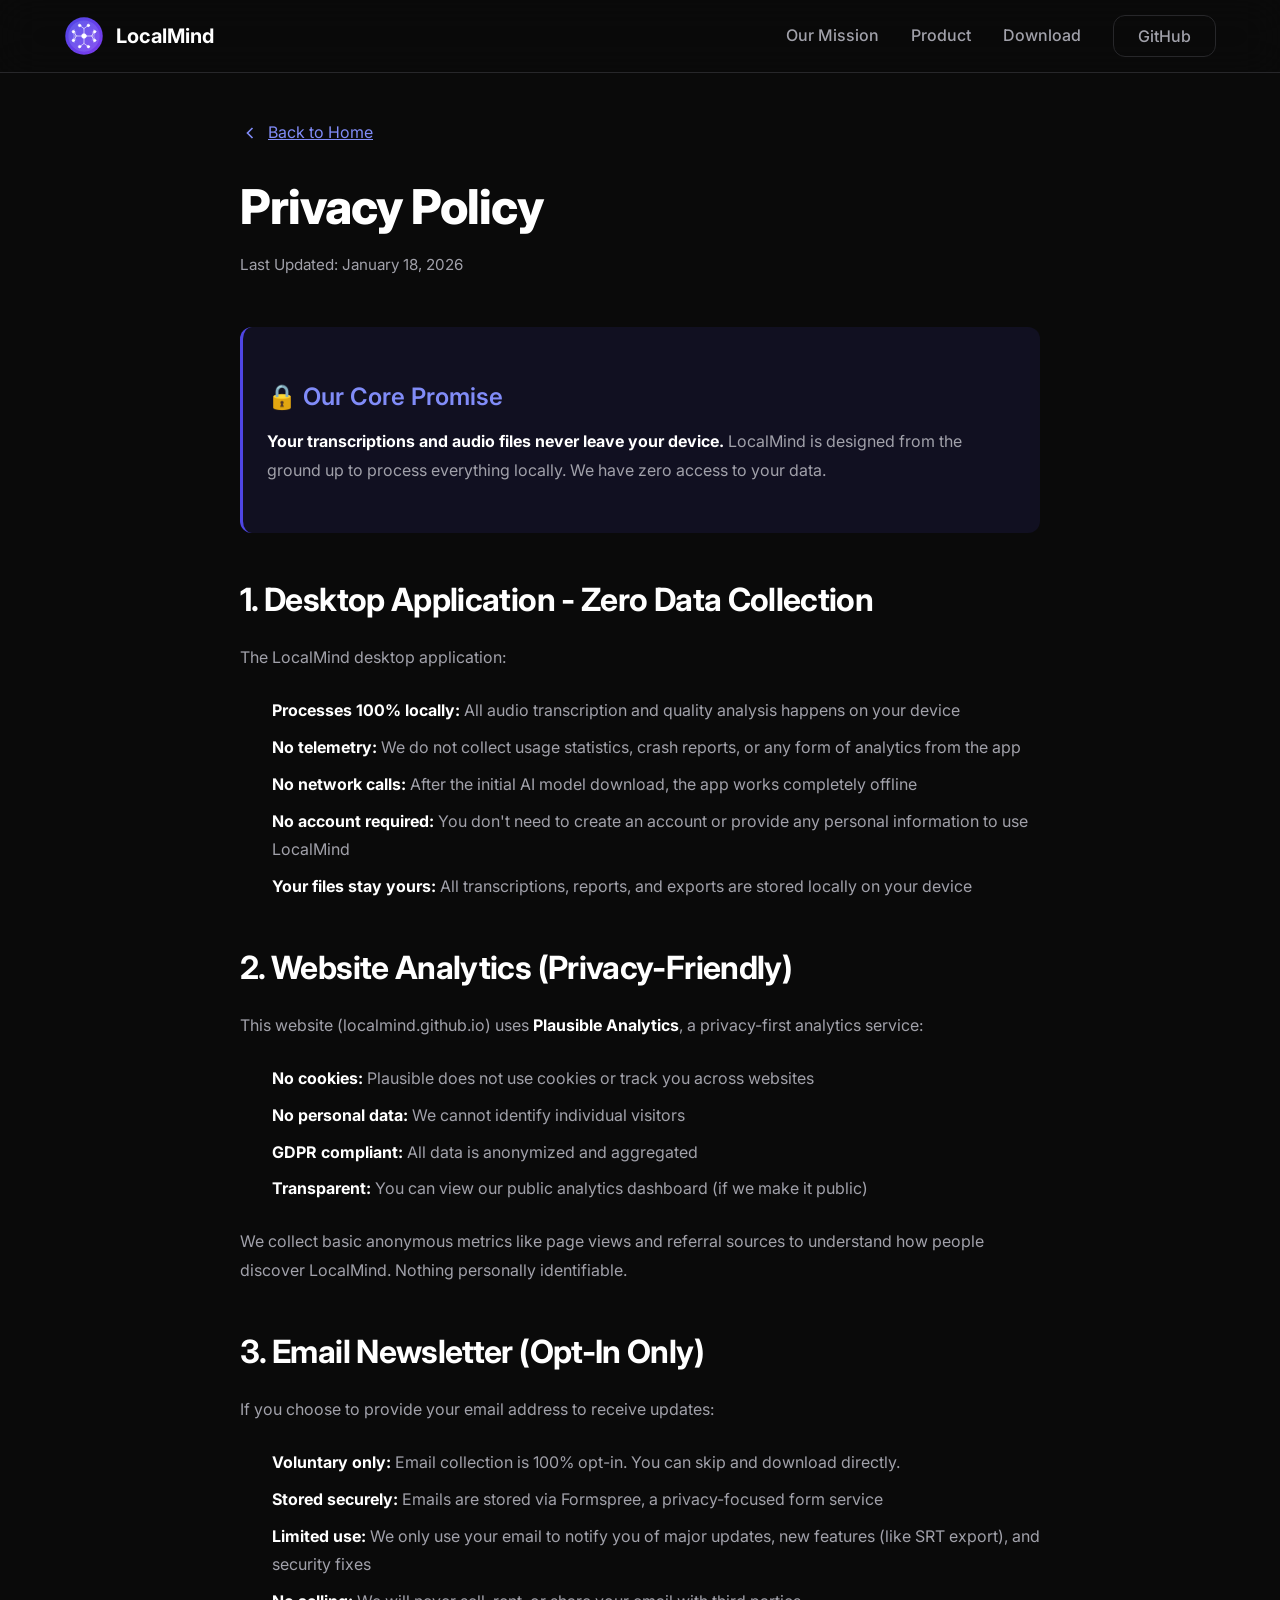
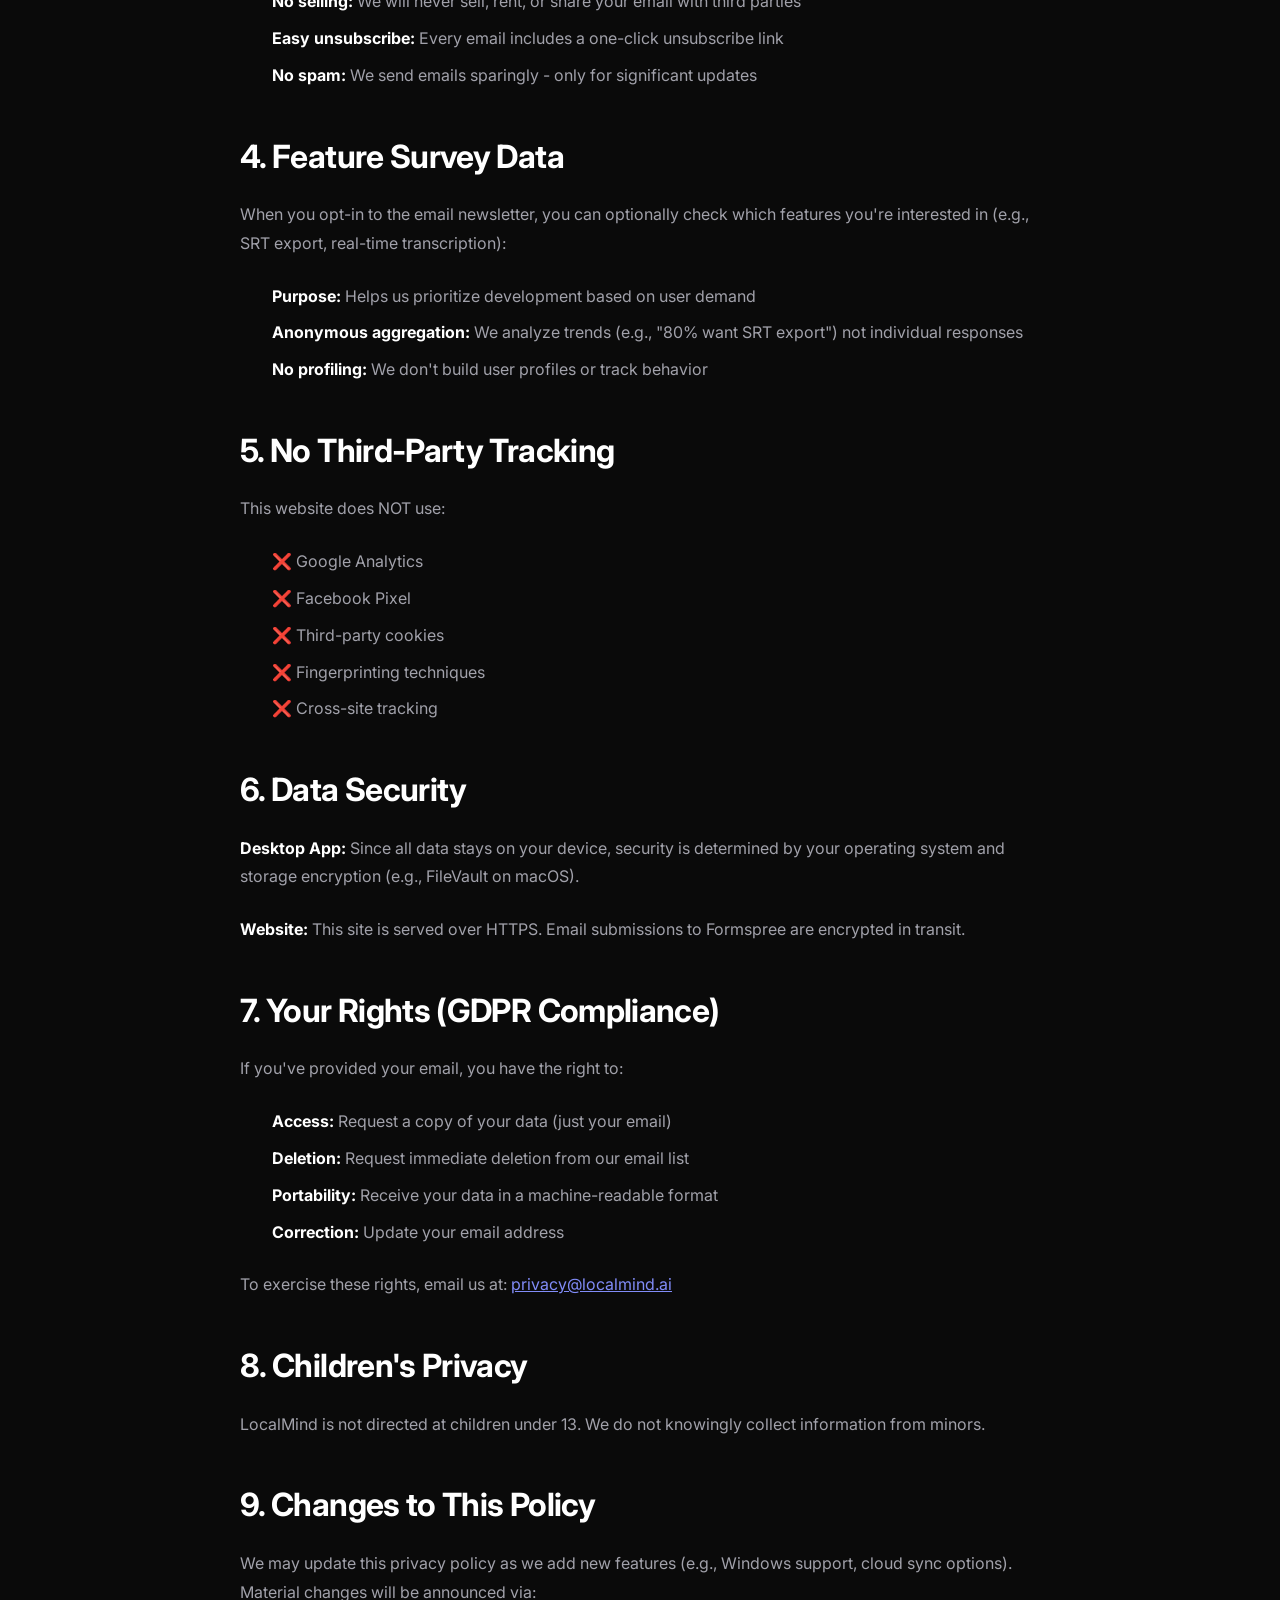
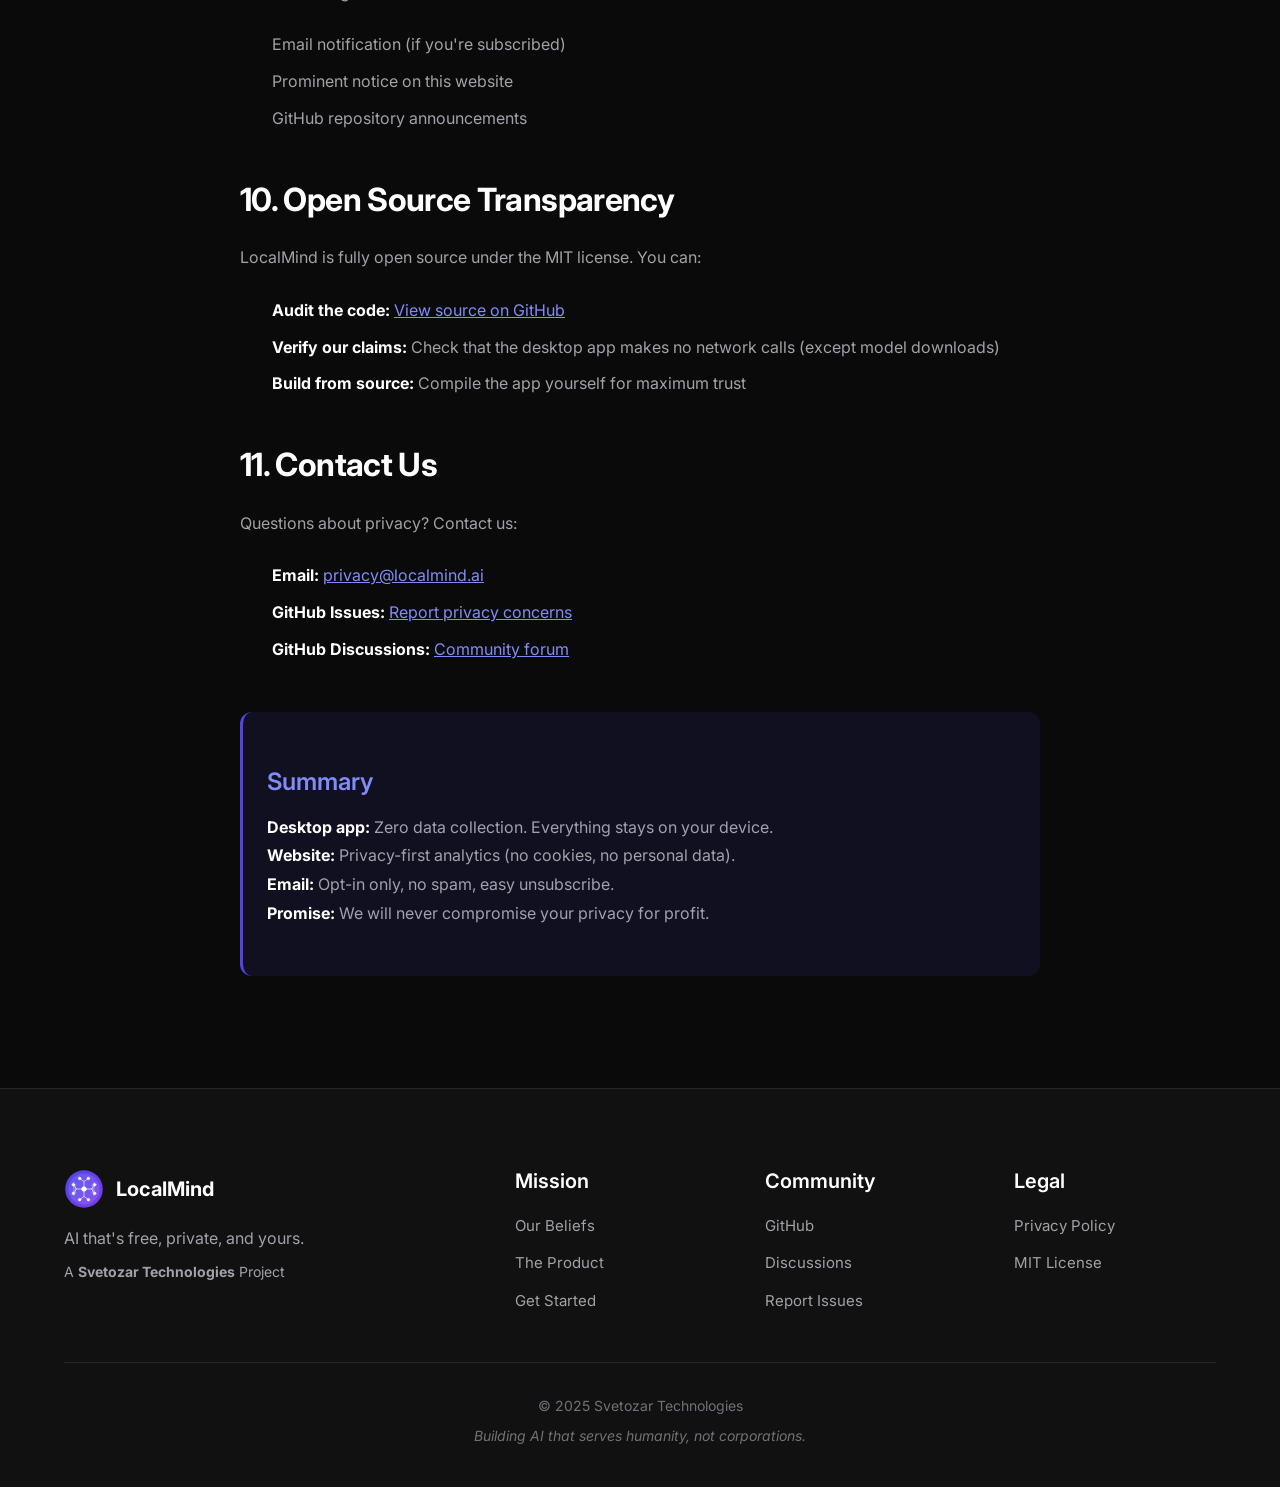
==== website/privacy.html @ 65bd5c42 "feat: complete multi-language support with 8 languages and full translations Added comprehensive int" ====
<!DOCTYPE html>
<html lang="en">
<head>
    <meta charset="UTF-8">
    <meta name="viewport" content="width=device-width, initial-scale=1.0">
    <title>Privacy Policy - LocalMind</title>
    <meta name="description" content="LocalMind Privacy Policy - Learn how we protect your privacy and handle data.">

    <!-- Favicon -->
    <link rel="icon" type="image/svg+xml" href="assets/logo.svg">

    <!-- Fonts -->
    <link rel="preconnect" href="https://fonts.googleapis.com">
    <link rel="preconnect" href="https://fonts.gstatic.com" crossorigin>
    <link href="https://fonts.googleapis.com/css2?family=Inter:wght@400;500;600;700;800&display=swap" rel="stylesheet">

    <!-- Styles -->
    <link rel="stylesheet" href="css/style.css">

    <style>
        .privacy-page {
            padding: 120px 0 80px;
            min-height: 100vh;
        }

        .privacy-content {
            max-width: 800px;
            margin: 0 auto;
        }

        .privacy-content h1 {
            font-size: 3rem;
            margin-bottom: 1rem;
        }

        .privacy-content .last-updated {
            color: var(--color-text-secondary);
            margin-bottom: 3rem;
            font-size: 0.95rem;
        }

        .privacy-content h2 {
            font-size: 2rem;
            margin: 3rem 0 1.5rem;
            color: var(--color-text);
        }

        .privacy-content h3 {
            font-size: 1.5rem;
            margin: 2rem 0 1rem;
            color: var(--color-primary-light);
        }

        .privacy-content p {
            color: var(--color-text-secondary);
            line-height: 1.8;
            margin-bottom: 1.5rem;
        }

        .privacy-content ul {
            color: var(--color-text-secondary);
            line-height: 1.8;
            margin: 1rem 0 1.5rem 2rem;
        }

        .privacy-content li {
            margin-bottom: 0.5rem;
        }

        .privacy-content strong {
            color: var(--color-text);
        }

        .privacy-content a {
            color: var(--color-primary-light);
            text-decoration: underline;
        }

        .privacy-content a:hover {
            color: var(--color-primary);
        }

        .privacy-highlight {
            background: rgba(79, 70, 229, 0.1);
            border-left: 3px solid var(--color-primary);
            padding: 1.5rem;
            border-radius: var(--radius-md);
            margin: 2rem 0;
        }

        .back-link {
            display: inline-flex;
            align-items: center;
            gap: 0.5rem;
            color: var(--color-primary-light);
            text-decoration: none;
            margin-bottom: 2rem;
            transition: all var(--transition-fast);
        }

        .back-link:hover {
            color: var(--color-primary);
            transform: translateX(-4px);
        }
    </style>
</head>
<body>
    <!-- Navigation -->
    <nav class="navbar">
        <div class="container">
            <a href="index.html" class="logo">
                <img src="assets/logo.svg" alt="LocalMind" width="40" height="40">
                <span>LocalMind</span>
            </a>
            <div class="nav-links">
                <a href="index.html#mission">Our Mission</a>
                <a href="index.html#product">Product</a>
                <a href="index.html#download">Download</a>
                <a href="https://github.com/KaivalyaDeepTeam/localmind" target="_blank" class="btn btn-outline">GitHub</a>
            </div>
        </div>
    </nav>

    <!-- Privacy Policy Content -->
    <section class="privacy-page">
        <div class="container">
            <div class="privacy-content">
                <a href="index.html" class="back-link">
                    <svg width="20" height="20" viewBox="0 0 24 24" fill="none" stroke="currentColor" stroke-width="2">
                        <polyline points="15 18 9 12 15 6"/>
                    </svg>
                    Back to Home
                </a>

                <h1>Privacy Policy</h1>
                <p class="last-updated">Last Updated: January 18, 2026</p>

                <div class="privacy-highlight">
                    <h3>🔒 Our Core Promise</h3>
                    <p><strong>Your transcriptions and audio files never leave your device.</strong> LocalMind is designed from the ground up to process everything locally. We have zero access to your data.</p>
                </div>

                <h2>1. Desktop Application - Zero Data Collection</h2>
                <p>The LocalMind desktop application:</p>
                <ul>
                    <li><strong>Processes 100% locally:</strong> All audio transcription and quality analysis happens on your device</li>
                    <li><strong>No telemetry:</strong> We do not collect usage statistics, crash reports, or any form of analytics from the app</li>
                    <li><strong>No network calls:</strong> After the initial AI model download, the app works completely offline</li>
                    <li><strong>No account required:</strong> You don't need to create an account or provide any personal information to use LocalMind</li>
                    <li><strong>Your files stay yours:</strong> All transcriptions, reports, and exports are stored locally on your device</li>
                </ul>

                <h2>2. Website Analytics (Privacy-Friendly)</h2>
                <p>This website (localmind.github.io) uses <strong>Plausible Analytics</strong>, a privacy-first analytics service:</p>
                <ul>
                    <li><strong>No cookies:</strong> Plausible does not use cookies or track you across websites</li>
                    <li><strong>No personal data:</strong> We cannot identify individual visitors</li>
                    <li><strong>GDPR compliant:</strong> All data is anonymized and aggregated</li>
                    <li><strong>Transparent:</strong> You can view our public analytics dashboard (if we make it public)</li>
                </ul>
                <p>We collect basic anonymous metrics like page views and referral sources to understand how people discover LocalMind. Nothing personally identifiable.</p>

                <h2>3. Email Newsletter (Opt-In Only)</h2>
                <p>If you choose to provide your email address to receive updates:</p>
                <ul>
                    <li><strong>Voluntary only:</strong> Email collection is 100% opt-in. You can skip and download directly.</li>
                    <li><strong>Stored securely:</strong> Emails are stored via Formspree, a privacy-focused form service</li>
                    <li><strong>Limited use:</strong> We only use your email to notify you of major updates, new features (like SRT export), and security fixes</li>
                    <li><strong>No selling:</strong> We will never sell, rent, or share your email with third parties</li>
                    <li><strong>Easy unsubscribe:</strong> Every email includes a one-click unsubscribe link</li>
                    <li><strong>No spam:</strong> We send emails sparingly - only for significant updates</li>
                </ul>

                <h2>4. Feature Survey Data</h2>
                <p>When you opt-in to the email newsletter, you can optionally check which features you're interested in (e.g., SRT export, real-time transcription):</p>
                <ul>
                    <li><strong>Purpose:</strong> Helps us prioritize development based on user demand</li>
                    <li><strong>Anonymous aggregation:</strong> We analyze trends (e.g., "80% want SRT export") not individual responses</li>
                    <li><strong>No profiling:</strong> We don't build user profiles or track behavior</li>
                </ul>

                <h2>5. No Third-Party Tracking</h2>
                <p>This website does NOT use:</p>
                <ul>
                    <li>❌ Google Analytics</li>
                    <li>❌ Facebook Pixel</li>
                    <li>❌ Third-party cookies</li>
                    <li>❌ Fingerprinting techniques</li>
                    <li>❌ Cross-site tracking</li>
                </ul>

                <h2>6. Data Security</h2>
                <p><strong>Desktop App:</strong> Since all data stays on your device, security is determined by your operating system and storage encryption (e.g., FileVault on macOS).</p>
                <p><strong>Website:</strong> This site is served over HTTPS. Email submissions to Formspree are encrypted in transit.</p>

                <h2>7. Your Rights (GDPR Compliance)</h2>
                <p>If you've provided your email, you have the right to:</p>
                <ul>
                    <li><strong>Access:</strong> Request a copy of your data (just your email)</li>
                    <li><strong>Deletion:</strong> Request immediate deletion from our email list</li>
                    <li><strong>Portability:</strong> Receive your data in a machine-readable format</li>
                    <li><strong>Correction:</strong> Update your email address</li>
                </ul>
                <p>To exercise these rights, email us at: <a href="mailto:privacy@localmind.ai">privacy@localmind.ai</a></p>

                <h2>8. Children's Privacy</h2>
                <p>LocalMind is not directed at children under 13. We do not knowingly collect information from minors.</p>

                <h2>9. Changes to This Policy</h2>
                <p>We may update this privacy policy as we add new features (e.g., Windows support, cloud sync options). Material changes will be announced via:</p>
                <ul>
                    <li>Email notification (if you're subscribed)</li>
                    <li>Prominent notice on this website</li>
                    <li>GitHub repository announcements</li>
                </ul>

                <h2>10. Open Source Transparency</h2>
                <p>LocalMind is fully open source under the MIT license. You can:</p>
                <ul>
                    <li><strong>Audit the code:</strong> <a href="https://github.com/KaivalyaDeepTeam/localmind" target="_blank">View source on GitHub</a></li>
                    <li><strong>Verify our claims:</strong> Check that the desktop app makes no network calls (except model downloads)</li>
                    <li><strong>Build from source:</strong> Compile the app yourself for maximum trust</li>
                </ul>

                <h2>11. Contact Us</h2>
                <p>Questions about privacy? Contact us:</p>
                <ul>
                    <li><strong>Email:</strong> <a href="mailto:privacy@localmind.ai">privacy@localmind.ai</a></li>
                    <li><strong>GitHub Issues:</strong> <a href="https://github.com/KaivalyaDeepTeam/localmind/issues" target="_blank">Report privacy concerns</a></li>
                    <li><strong>GitHub Discussions:</strong> <a href="https://github.com/KaivalyaDeepTeam/localmind/discussions" target="_blank">Community forum</a></li>
                </ul>

                <div class="privacy-highlight" style="margin-top: 3rem;">
                    <h3>Summary</h3>
                    <p><strong>Desktop app:</strong> Zero data collection. Everything stays on your device.<br>
                    <strong>Website:</strong> Privacy-first analytics (no cookies, no personal data).<br>
                    <strong>Email:</strong> Opt-in only, no spam, easy unsubscribe.<br>
                    <strong>Promise:</strong> We will never compromise your privacy for profit.</p>
                </div>
            </div>
        </div>
    </section>

    <!-- Footer -->
    <footer class="footer">
        <div class="container">
            <div class="footer-grid">
                <div class="footer-brand">
                    <a href="index.html" class="logo">
                        <img src="assets/logo.svg" alt="LocalMind" width="40" height="40">
                        <span>LocalMind</span>
                    </a>
                    <p class="footer-mission">AI that's free, private, and yours.</p>
                    <p class="company">A <strong>Svetozar Technologies</strong> Project</p>
                </div>
                <div class="footer-links">
                    <h4>Mission</h4>
                    <ul>
                        <li><a href="index.html#mission">Our Beliefs</a></li>
                        <li><a href="index.html#product">The Product</a></li>
                        <li><a href="index.html#download">Get Started</a></li>
                    </ul>
                </div>
                <div class="footer-links">
                    <h4>Community</h4>
                    <ul>
                        <li><a href="https://github.com/KaivalyaDeepTeam/localmind" target="_blank">GitHub</a></li>
                        <li><a href="https://github.com/KaivalyaDeepTeam/localmind/discussions" target="_blank">Discussions</a></li>
                        <li><a href="https://github.com/KaivalyaDeepTeam/localmind/issues" target="_blank">Report Issues</a></li>
                    </ul>
                </div>
                <div class="footer-links">
                    <h4>Legal</h4>
                    <ul>
                        <li><a href="privacy.html">Privacy Policy</a></li>
                        <li><a href="https://github.com/KaivalyaDeepTeam/localmind/blob/main/LICENSE" target="_blank">MIT License</a></li>
                    </ul>
                </div>
            </div>
            <div class="footer-bottom">
                <p>&copy; 2025 Svetozar Technologies</p>
                <p class="footer-tagline">Building AI that serves humanity, not corporations.</p>
            </div>
        </div>
    </footer>

    <script src="js/main.js"></script>
</body>
</html>
---- website/css/style.css ----
/* ================================================
   LocalMind Website Styles
   Svetozar Technologies
   ================================================ */

/* CSS Variables */
:root {
    --color-primary: #4F46E5;
    --color-primary-light: #818CF8;
    --color-primary-dark: #3730A3;
    --color-secondary: #7C3AED;
    --color-accent: #A78BFA;

    --color-bg: #0a0a0a;
    --color-bg-secondary: #111111;
    --color-bg-card: #171717;
    --color-bg-card-hover: #1f1f1f;

    --color-text: #ffffff;
    --color-text-secondary: #a1a1aa;
    --color-text-muted: #71717a;

    --color-border: #27272a;
    --color-border-light: #3f3f46;

    --color-success: #22c55e;
    --color-error: #ef4444;

    --font-family: 'Inter', -apple-system, BlinkMacSystemFont, 'Segoe UI', Roboto, sans-serif;

    --radius-sm: 6px;
    --radius-md: 12px;
    --radius-lg: 16px;
    --radius-xl: 24px;

    --shadow-sm: 0 1px 2px rgba(0, 0, 0, 0.3);
    --shadow-md: 0 4px 6px rgba(0, 0, 0, 0.4);
    --shadow-lg: 0 10px 15px rgba(0, 0, 0, 0.5);
    --shadow-xl: 0 20px 25px rgba(0, 0, 0, 0.6);

    --transition-fast: 150ms ease;
    --transition-base: 250ms ease;
    --transition-slow: 350ms ease;
}

/* Reset & Base */
*, *::before, *::after {
    box-sizing: border-box;
    margin: 0;
    padding: 0;
}

html {
    scroll-behavior: smooth;
    -webkit-font-smoothing: antialiased;
    -moz-osx-font-smoothing: grayscale;
}

body {
    font-family: var(--font-family);
    font-size: 16px;
    line-height: 1.6;
    color: var(--color-text);
    background-color: var(--color-bg);
}

a {
    color: var(--color-primary-light);
    text-decoration: none;
    transition: color var(--transition-fast);
}

a:hover {
    color: var(--color-accent);
}

img {
    max-width: 100%;
    height: auto;
}

ul {
    list-style: none;
}

/* Container */
.container {
    max-width: 1200px;
    margin: 0 auto;
    padding: 0 24px;
}

/* Typography */
h1, h2, h3, h4, h5, h6 {
    font-weight: 700;
    line-height: 1.2;
    color: var(--color-text);
}

h1 {
    font-size: clamp(2.5rem, 5vw, 4rem);
    font-weight: 800;
    letter-spacing: -0.02em;
}

h2 {
    font-size: clamp(2rem, 4vw, 3rem);
    font-weight: 700;
    letter-spacing: -0.02em;
}

h3 {
    font-size: 1.5rem;
    font-weight: 600;
}

h4 {
    font-size: 1.25rem;
    font-weight: 600;
}

.gradient-text {
    background: linear-gradient(135deg, var(--color-primary-light) 0%, var(--color-accent) 100%);
    -webkit-background-clip: text;
    -webkit-text-fill-color: transparent;
    background-clip: text;
}

/* Buttons */
.btn {
    display: inline-flex;
    align-items: center;
    justify-content: center;
    gap: 8px;
    padding: 12px 24px;
    font-family: var(--font-family);
    font-size: 1rem;
    font-weight: 600;
    line-height: 1;
    border-radius: var(--radius-md);
    border: none;
    cursor: pointer;
    transition: all var(--transition-base);
    text-decoration: none;
}

.btn-lg {
    padding: 16px 32px;
    font-size: 1.1rem;
}

.btn-primary {
    background: linear-gradient(135deg, var(--color-primary) 0%, var(--color-secondary) 100%);
    color: white;
    box-shadow: 0 4px 14px rgba(79, 70, 229, 0.4);
}

.btn-primary:hover {
    transform: translateY(-2px);
    box-shadow: 0 6px 20px rgba(79, 70, 229, 0.5);
    color: white;
}

.btn-secondary {
    background: var(--color-bg-card);
    color: var(--color-text);
    border: 1px solid var(--color-border);
}

.btn-secondary:hover {
    background: var(--color-bg-card-hover);
    border-color: var(--color-border-light);
    color: var(--color-text);
}

.btn-outline {
    background: transparent;
    color: var(--color-text);
    border: 1px solid var(--color-border);
}

.btn-outline:hover {
    background: var(--color-bg-card);
    border-color: var(--color-primary);
    color: var(--color-text);
}

.btn-outline.active {
    background: var(--color-primary);
    border-color: var(--color-primary);
}

/* Navigation */
.navbar {
    position: fixed;
    top: 0;
    left: 0;
    right: 0;
    z-index: 1000;
    background: rgba(10, 10, 10, 0.8);
    backdrop-filter: blur(20px);
    border-bottom: 1px solid var(--color-border);
}

.navbar .container {
    display: flex;
    align-items: center;
    justify-content: space-between;
    height: 72px;
}

.logo {
    display: flex;
    align-items: center;
    gap: 12px;
    font-size: 1.25rem;
    font-weight: 700;
    color: var(--color-text);
}

.logo:hover {
    color: var(--color-text);
}

.nav-links {
    display: flex;
    align-items: center;
    gap: 32px;
}

.nav-links a {
    color: var(--color-text-secondary);
    font-weight: 500;
    transition: color var(--transition-fast);
}

.nav-links a:hover {
    color: var(--color-text);
}

.mobile-menu-btn {
    display: none;
    flex-direction: column;
    gap: 6px;
    padding: 8px;
    background: none;
    border: none;
    cursor: pointer;
}

.mobile-menu-btn span {
    display: block;
    width: 24px;
    height: 2px;
    background: var(--color-text);
    transition: all var(--transition-base);
}

/* Hero Section */
.hero {
    padding: 160px 0 80px;
    background: radial-gradient(ellipse at top, rgba(79, 70, 229, 0.15) 0%, transparent 50%);
}

.hero .container {
    display: grid;
    grid-template-columns: 1fr 1fr;
    gap: 64px;
    align-items: center;
}

.hero-content {
    max-width: 600px;
}

.badge {
    display: inline-block;
    padding: 8px 16px;
    background: rgba(79, 70, 229, 0.15);
    border: 1px solid rgba(79, 70, 229, 0.3);
    border-radius: 100px;
    font-size: 0.875rem;
    font-weight: 600;
    color: var(--color-primary-light);
    margin-bottom: 24px;
}

.hero-subtitle {
    font-size: 1.25rem;
    color: var(--color-text-secondary);
    margin: 24px 0 32px;
    line-height: 1.7;
}

.hero-buttons {
    display: flex;
    gap: 16px;
    flex-wrap: wrap;
}

.hero-stats {
    display: flex;
    gap: 32px;
    margin-top: 48px;
    padding-top: 32px;
    border-top: 1px solid var(--color-border);
}

.stat {
    display: flex;
    flex-direction: column;
    gap: 4px;
}

.stat-value {
    font-size: 1.5rem;
    font-weight: 800;
    color: var(--color-primary-light);
}

.stat-label {
    font-size: 0.875rem;
    color: var(--color-text-muted);
}

/* Video Container */
.hero-visual {
    display: flex;
    justify-content: center;
}

.video-container {
    width: 100%;
    max-width: 560px;
    aspect-ratio: 16/9;
    border-radius: var(--radius-lg);
    overflow: hidden;
    border: 1px solid var(--color-border);
    background: var(--color-bg-card);
}

.video-container iframe {
    width: 100%;
    height: 100%;
}

.video-placeholder {
    width: 100%;
    height: 100%;
    display: flex;
    flex-direction: column;
    align-items: center;
    justify-content: center;
    gap: 16px;
    background: linear-gradient(135deg, var(--color-bg-card) 0%, var(--color-bg-secondary) 100%);
    color: var(--color-text-secondary);
}

.video-placeholder span {
    font-size: 1.25rem;
    font-weight: 600;
    color: var(--color-text);
}

.video-placeholder p {
    font-size: 0.875rem;
    color: var(--color-text-muted);
}

/* Trust Section */
.trust-section {
    padding: 40px 0;
    border-bottom: 1px solid var(--color-border);
}

.trust-badges {
    display: flex;
    justify-content: center;
    gap: 48px;
    flex-wrap: wrap;
}

.trust-badge {
    display: flex;
    align-items: center;
    gap: 12px;
    color: var(--color-text-secondary);
    font-size: 0.9375rem;
    font-weight: 500;
}

.trust-badge svg {
    color: var(--color-primary-light);
}

/* Section Header */
.section-header {
    text-align: center;
    max-width: 700px;
    margin: 0 auto 64px;
}

.section-header p {
    color: var(--color-text-secondary);
    font-size: 1.125rem;
    margin-top: 16px;
}

/* Features Section */
.features {
    padding: 120px 0;
}

.features-grid {
    display: grid;
    grid-template-columns: repeat(3, 1fr);
    gap: 32px;
}

.feature-card {
    padding: 32px;
    background: var(--color-bg-card);
    border: 1px solid var(--color-border);
    border-radius: var(--radius-lg);
    transition: all var(--transition-base);
}

.feature-card:hover {
    background: var(--color-bg-card-hover);
    border-color: var(--color-border-light);
    transform: translateY(-4px);
}

.feature-icon {
    width: 64px;
    height: 64px;
    display: flex;
    align-items: center;
    justify-content: center;
    background: linear-gradient(135deg, rgba(79, 70, 229, 0.2) 0%, rgba(124, 58, 237, 0.2) 100%);
    border-radius: var(--radius-md);
    margin-bottom: 24px;
    color: var(--color-primary-light);
}

.feature-card h3 {
    margin-bottom: 12px;
}

.feature-card p {
    color: var(--color-text-secondary);
    line-height: 1.7;
}

/* How It Works Section */
.how-it-works {
    padding: 120px 0;
    background: var(--color-bg-secondary);
}

.steps {
    display: flex;
    align-items: flex-start;
    justify-content: center;
    gap: 24px;
    max-width: 900px;
    margin: 0 auto;
}

.step {
    flex: 1;
    text-align: center;
    max-width: 280px;
}

.step-number {
    width: 64px;
    height: 64px;
    display: flex;
    align-items: center;
    justify-content: center;
    margin: 0 auto 24px;
    background: linear-gradient(135deg, var(--color-primary) 0%, var(--color-secondary) 100%);
    border-radius: 50%;
    font-size: 1.5rem;
    font-weight: 800;
    color: white;
}

.step-content h3 {
    margin-bottom: 12px;
}

.step-content p {
    color: var(--color-text-secondary);
    line-height: 1.7;
}

.step-connector {
    flex-shrink: 0;
    width: 80px;
    height: 2px;
    background: linear-gradient(90deg, var(--color-primary), var(--color-secondary));
    margin-top: 32px;
    opacity: 0.5;
}

/* Comparison Section */
.comparison {
    padding: 120px 0;
}

.comparison-table {
    max-width: 800px;
    margin: 0 auto;
    border-radius: var(--radius-lg);
    overflow: hidden;
    border: 1px solid var(--color-border);
}

.comparison-header,
.comparison-row {
    display: grid;
    grid-template-columns: 1.5fr 1fr 1fr;
}

.comparison-header {
    background: var(--color-bg-card);
    font-weight: 600;
}

.comparison-row {
    border-top: 1px solid var(--color-border);
}

.comparison-row:nth-child(even) {
    background: var(--color-bg-secondary);
}

.comparison-cell {
    padding: 20px 24px;
    display: flex;
    align-items: center;
}

.comparison-cell.label {
    color: var(--color-text-secondary);
    font-weight: 500;
}

.comparison-cell.highlight {
    color: var(--color-success);
    font-weight: 600;
    background: rgba(34, 197, 94, 0.05);
}

/* Download Section */
.download {
    padding: 120px 0;
    background: var(--color-bg-secondary);
}

.download-cards {
    display: grid;
    grid-template-columns: repeat(3, 1fr);
    gap: 32px;
    max-width: 900px;
    margin: 0 auto;
}

.download-card {
    display: flex;
    flex-direction: column;
    align-items: center;
    padding: 40px 32px;
    background: var(--color-bg-card);
    border: 1px solid var(--color-border);
    border-radius: var(--radius-lg);
    text-align: center;
    transition: all var(--transition-base);
    color: var(--color-text);
}

.download-card:hover {
    background: var(--color-bg-card-hover);
    border-color: var(--color-primary);
    transform: translateY(-4px);
    color: var(--color-text);
}

.download-card svg {
    margin-bottom: 16px;
    color: var(--color-primary-light);
}

.download-card h3 {
    margin-bottom: 8px;
}

.download-card p {
    color: var(--color-text-secondary);
    font-size: 0.875rem;
    margin-bottom: 16px;
}

.download-size {
    display: inline-block;
    padding: 4px 12px;
    background: var(--color-bg-secondary);
    border-radius: 100px;
    font-size: 0.75rem;
    color: var(--color-text-muted);
}

.download-card.disabled {
    opacity: 0.5;
    cursor: not-allowed;
    pointer-events: none;
}

.download-card.disabled:hover {
    transform: none;
    border-color: var(--color-border);
}

.coming-soon-badge {
    display: inline-block;
    padding: 6px 16px;
    background: linear-gradient(135deg, rgba(79, 70, 229, 0.2) 0%, rgba(124, 58, 237, 0.2) 100%);
    border: 1px solid rgba(79, 70, 229, 0.3);
    border-radius: 100px;
    font-size: 0.75rem;
    font-weight: 600;
    color: var(--color-primary-light);
    text-transform: uppercase;
    letter-spacing: 0.05em;
}

.system-requirements {
    max-width: 700px;
    margin: 64px auto 0;
    padding: 32px;
    background: var(--color-bg-card);
    border: 1px solid var(--color-border);
    border-radius: var(--radius-lg);
}

.system-requirements h4 {
    text-align: center;
    margin-bottom: 24px;
}

.requirements-grid {
    display: grid;
    gap: 16px;
}

.requirement {
    display: flex;
    justify-content: space-between;
    padding: 12px 0;
    border-bottom: 1px solid var(--color-border);
}

.requirement:last-child {
    border-bottom: none;
}

.req-label {
    font-weight: 600;
    color: var(--color-text-secondary);
}

.req-value {
    color: var(--color-text);
}

/* CTA Section */
.cta {
    padding: 120px 0;
    background: linear-gradient(135deg, rgba(79, 70, 229, 0.1) 0%, rgba(124, 58, 237, 0.1) 100%);
}

.cta-content {
    text-align: center;
    max-width: 600px;
    margin: 0 auto;
}

.cta-content h2 {
    margin-bottom: 16px;
}

.cta-content p {
    color: var(--color-text-secondary);
    font-size: 1.125rem;
    margin-bottom: 32px;
}

.cta-buttons {
    display: flex;
    justify-content: center;
    gap: 16px;
    flex-wrap: wrap;
}

/* Footer */
.footer {
    padding: 80px 0 40px;
    background: var(--color-bg-secondary);
    border-top: 1px solid var(--color-border);
}

.footer-grid {
    display: grid;
    grid-template-columns: 2fr 1fr 1fr 1fr;
    gap: 48px;
    margin-bottom: 48px;
}

.footer-brand p {
    color: var(--color-text-secondary);
    margin-top: 16px;
    line-height: 1.7;
}

.footer-brand .company {
    margin-top: 8px;
    font-size: 0.875rem;
}

.footer-links h4 {
    margin-bottom: 20px;
    color: var(--color-text);
}

.footer-links ul {
    display: flex;
    flex-direction: column;
    gap: 12px;
}

.footer-links a {
    color: var(--color-text-secondary);
    font-size: 0.9375rem;
}

.footer-links a:hover {
    color: var(--color-text);
}

.footer-bottom {
    padding-top: 32px;
    border-top: 1px solid var(--color-border);
    text-align: center;
}

.footer-bottom p {
    color: var(--color-text-muted);
    font-size: 0.875rem;
}

.footer-bottom p + p {
    margin-top: 8px;
}

.footer-tagline {
    color: var(--color-primary-light);
    font-style: italic;
}

.footer-mission {
    color: var(--color-text-secondary);
    margin-top: 16px;
}

/* ================================================
   Section Labels
   ================================================ */

.section-label {
    display: inline-block;
    padding: 8px 16px;
    background: rgba(79, 70, 229, 0.15);
    border: 1px solid rgba(79, 70, 229, 0.3);
    border-radius: 100px;
    font-size: 0.875rem;
    font-weight: 600;
    color: var(--color-primary-light);
    text-transform: uppercase;
    letter-spacing: 0.05em;
    margin-bottom: 24px;
}

/* ================================================
   Mission Section
   ================================================ */

.mission-section {
    padding: 120px 0;
    background: var(--color-bg-secondary);
}

.mission-header {
    text-align: center;
    max-width: 800px;
    margin: 0 auto 80px;
}

.mission-header h2 {
    font-size: clamp(2rem, 4vw, 3rem);
}

/* Manifesto */
.manifesto {
    max-width: 900px;
    margin: 0 auto;
    display: flex;
    flex-direction: column;
    gap: 64px;
}

.manifesto-block {
    position: relative;
    padding-left: 80px;
}

.manifesto-number {
    position: absolute;
    left: 0;
    top: 0;
    font-size: 3rem;
    font-weight: 800;
    background: linear-gradient(135deg, var(--color-primary-light) 0%, var(--color-accent) 100%);
    -webkit-background-clip: text;
    -webkit-text-fill-color: transparent;
    background-clip: text;
    line-height: 1;
}

.manifesto-block h3 {
    font-size: 1.5rem;
    margin-bottom: 20px;
}

.manifesto-block > p {
    color: var(--color-text-secondary);
    line-height: 1.8;
    font-size: 1.0625rem;
    margin-bottom: 16px;
}

/* Beliefs */
.beliefs {
    display: grid;
    grid-template-columns: repeat(2, 1fr);
    gap: 32px;
    margin-top: 32px;
}

.belief {
    padding: 24px;
    background: var(--color-bg-card);
    border: 1px solid var(--color-border);
    border-radius: var(--radius-lg);
}

.belief h4 {
    color: var(--color-primary-light);
    margin-bottom: 12px;
    font-size: 1.125rem;
}

.belief p {
    color: var(--color-text-secondary);
    line-height: 1.7;
}

/* Commitments */
.commitments {
    display: flex;
    flex-direction: column;
    gap: 24px;
    margin-top: 32px;
}

.commitment {
    display: flex;
    align-items: flex-start;
    gap: 20px;
    padding: 24px;
    background: var(--color-bg-card);
    border: 1px solid var(--color-border);
    border-radius: var(--radius-lg);
}

.commitment-icon {
    flex-shrink: 0;
    width: 48px;
    height: 48px;
    display: flex;
    align-items: center;
    justify-content: center;
    background: rgba(34, 197, 94, 0.15);
    border-radius: var(--radius-md);
    color: #22c55e;
}

.commitment strong {
    display: block;
    font-size: 1.125rem;
    margin-bottom: 8px;
}

.commitment p {
    color: var(--color-text-secondary);
    line-height: 1.6;
    margin: 0;
}

/* ================================================
   Impact Section
   ================================================ */

.impact-section {
    padding: 80px 0;
    border-bottom: 1px solid var(--color-border);
}

.impact-header {
    text-align: center;
    margin-bottom: 48px;
}

.impact-header h2 {
    font-size: 1.5rem;
    color: var(--color-text-secondary);
}

.impact-grid {
    display: grid;
    grid-template-columns: repeat(4, 1fr);
    gap: 32px;
}

.impact-card {
    text-align: center;
    padding: 32px 24px;
    background: var(--color-bg-card);
    border: 1px solid var(--color-border);
    border-radius: var(--radius-lg);
}

.impact-number {
    display: block;
    font-size: 3rem;
    font-weight: 800;
    background: linear-gradient(135deg, var(--color-primary-light) 0%, var(--color-accent) 100%);
    -webkit-background-clip: text;
    -webkit-text-fill-color: transparent;
    background-clip: text;
    line-height: 1.1;
}

.impact-label {
    display: block;
    font-size: 1rem;
    font-weight: 600;
    color: var(--color-text);
    margin: 12px 0 8px;
}

.impact-card p {
    font-size: 0.875rem;
    color: var(--color-text-muted);
    margin: 0;
}

/* ================================================
   Product Section
   ================================================ */

.product-section {
    padding: 120px 0;
}

.product-features {
    display: grid;
    grid-template-columns: repeat(2, 1fr);
    gap: 32px;
    margin-bottom: 48px;
}

.product-feature {
    display: flex;
    gap: 20px;
    padding: 32px;
    background: var(--color-bg-card);
    border: 1px solid var(--color-border);
    border-radius: var(--radius-lg);
    transition: all var(--transition-base);
}

.product-feature:hover {
    border-color: var(--color-border-light);
    transform: translateY(-2px);
}

.product-feature .feature-icon {
    flex-shrink: 0;
}

.product-feature h3 {
    margin-bottom: 8px;
    font-size: 1.25rem;
}

.product-feature p {
    color: var(--color-text-secondary);
    line-height: 1.6;
    margin: 0;
}

.product-languages {
    text-align: center;
    padding: 40px;
    background: var(--color-bg-secondary);
    border-radius: var(--radius-lg);
}

.product-languages h4 {
    margin-bottom: 20px;
    color: var(--color-text-secondary);
}

.language-tags {
    display: flex;
    flex-wrap: wrap;
    justify-content: center;
    gap: 12px;
}

.language-tag {
    padding: 8px 16px;
    background: var(--color-bg-card);
    border: 1px solid var(--color-border);
    border-radius: 100px;
    font-size: 0.875rem;
    font-weight: 500;
    color: var(--color-text);
}

/* ================================================
   How Section
   ================================================ */

.how-section {
    padding: 120px 0;
    background: var(--color-bg-secondary);
}

/* ================================================
   Join Section
   ================================================ */

.join-section {
    padding: 120px 0;
    background: linear-gradient(135deg, rgba(79, 70, 229, 0.05) 0%, rgba(124, 58, 237, 0.05) 100%);
}

.join-content {
    text-align: center;
    max-width: 700px;
    margin: 0 auto;
}

.join-content h2 {
    margin-bottom: 24px;
}

.join-content > p {
    color: var(--color-text-secondary);
    font-size: 1.125rem;
    line-height: 1.8;
    margin-bottom: 16px;
}

.join-actions {
    display: grid;
    grid-template-columns: repeat(3, 1fr);
    gap: 24px;
    margin-top: 48px;
}

.join-card {
    display: flex;
    align-items: center;
    gap: 16px;
    padding: 24px;
    background: var(--color-bg-card);
    border: 1px solid var(--color-border);
    border-radius: var(--radius-lg);
    text-align: left;
    color: var(--color-text);
    transition: all var(--transition-base);
}

.join-card:hover {
    border-color: var(--color-primary);
    transform: translateY(-2px);
    color: var(--color-text);
}

.join-card svg {
    flex-shrink: 0;
    color: var(--color-primary-light);
}

.join-card strong {
    display: block;
    margin-bottom: 4px;
}

.join-card span {
    font-size: 0.875rem;
    color: var(--color-text-muted);
}

/* ================================================
   Final CTA
   ================================================ */

.final-cta {
    padding: 120px 0;
    background: var(--color-bg-secondary);
}

.final-cta .cta-content {
    text-align: center;
}

.final-cta h2 {
    font-size: clamp(1.75rem, 3.5vw, 2.5rem);
    margin-bottom: 32px;
}

/* ================================================
   Problem Section
   ================================================ */

.problem-section {
    padding: 80px 0;
    background: var(--color-bg-secondary);
}

.problem-grid {
    display: grid;
    grid-template-columns: repeat(3, 1fr);
    gap: 32px;
}

.problem-card {
    padding: 32px;
    background: var(--color-bg-card);
    border: 1px solid var(--color-border);
    border-radius: var(--radius-lg);
}

.problem-card.solution {
    border-color: var(--color-primary);
    background: linear-gradient(135deg, rgba(79, 70, 229, 0.1) 0%, rgba(124, 58, 237, 0.1) 100%);
}

.problem-icon {
    width: 56px;
    height: 56px;
    display: flex;
    align-items: center;
    justify-content: center;
    border-radius: var(--radius-md);
    margin-bottom: 20px;
}

.problem-icon.red {
    background: rgba(239, 68, 68, 0.15);
    color: #ef4444;
}

.problem-icon.green {
    background: rgba(34, 197, 94, 0.15);
    color: #22c55e;
}

.problem-card h3 {
    margin-bottom: 12px;
    font-size: 1.25rem;
}

.problem-card p {
    color: var(--color-text-secondary);
    line-height: 1.7;
}

/* ================================================
   Stats Section
   ================================================ */

.stats-section {
    padding: 60px 0;
    border-bottom: 1px solid var(--color-border);
}

.stats-grid {
    display: grid;
    grid-template-columns: repeat(4, 1fr);
    gap: 32px;
}

.stat-card {
    text-align: center;
    padding: 24px;
}

.stat-number {
    display: block;
    font-size: 3rem;
    font-weight: 800;
    background: linear-gradient(135deg, var(--color-primary-light) 0%, var(--color-accent) 100%);
    -webkit-background-clip: text;
    -webkit-text-fill-color: transparent;
    background-clip: text;
    line-height: 1.1;
}

.stat-label {
    display: block;
    font-size: 1.125rem;
    font-weight: 600;
    color: var(--color-text);
    margin: 8px 0;
}

.stat-card p {
    font-size: 0.875rem;
    color: var(--color-text-muted);
}

/* ================================================
   Why Section
   ================================================ */

.why-section {
    padding: 120px 0;
    background: var(--color-bg-secondary);
}

.why-content {
    display: grid;
    grid-template-columns: 1fr 1fr;
    gap: 64px;
    align-items: center;
}

.why-text {
    display: flex;
    flex-direction: column;
    gap: 32px;
}

.why-item h3 {
    margin-bottom: 12px;
    font-size: 1.25rem;
}

.why-item p {
    color: var(--color-text-secondary);
    line-height: 1.8;
}

.comparison-box {
    display: grid;
    grid-template-columns: 1fr 1fr;
    gap: 2px;
    background: var(--color-border);
    border-radius: var(--radius-lg);
    overflow: hidden;
}

.comparison-side {
    padding: 32px;
    background: var(--color-bg-card);
}

.comparison-side h4 {
    margin-bottom: 20px;
    font-size: 1.125rem;
    text-align: center;
}

.comparison-side.bad h4 {
    color: #ef4444;
}

.comparison-side.good h4 {
    color: #22c55e;
}

.comparison-side ul {
    display: flex;
    flex-direction: column;
    gap: 12px;
}

.comparison-side li {
    display: flex;
    align-items: center;
    gap: 12px;
    color: var(--color-text-secondary);
    font-size: 0.9375rem;
}

.comparison-side .x {
    color: #ef4444;
    font-weight: 700;
}

.comparison-side .check {
    color: #22c55e;
    font-weight: 700;
}

/* ================================================
   Community Section
   ================================================ */

.community-section {
    padding: 120px 0;
}

.community-grid {
    display: grid;
    grid-template-columns: repeat(3, 1fr);
    gap: 32px;
}

.community-card {
    display: flex;
    flex-direction: column;
    align-items: center;
    text-align: center;
    padding: 40px 32px;
    background: var(--color-bg-card);
    border: 1px solid var(--color-border);
    border-radius: var(--radius-lg);
    transition: all var(--transition-base);
    color: var(--color-text);
}

.community-card:hover {
    background: var(--color-bg-card-hover);
    border-color: var(--color-primary);
    transform: translateY(-4px);
    color: var(--color-text);
}

.community-card svg {
    margin-bottom: 20px;
    color: var(--color-primary-light);
}

.community-card h3 {
    margin-bottom: 12px;
}

.community-card p {
    color: var(--color-text-secondary);
    line-height: 1.6;
}

/* ================================================
   Responsive Styles
   ================================================ */

@media (max-width: 1024px) {
    .hero .container {
        grid-template-columns: 1fr;
        gap: 48px;
    }

    .hero-content {
        max-width: none;
        text-align: center;
    }

    .hero-buttons {
        justify-content: center;
    }

    .hero-stats {
        justify-content: center;
    }

    .features-grid {
        grid-template-columns: repeat(2, 1fr);
    }

    .footer-grid {
        grid-template-columns: repeat(2, 1fr);
    }

    .problem-grid {
        grid-template-columns: 1fr;
    }

    .stats-grid {
        grid-template-columns: repeat(2, 1fr);
    }

    .why-content {
        grid-template-columns: 1fr;
        gap: 48px;
    }

    .community-grid {
        grid-template-columns: 1fr;
    }

    .beliefs {
        grid-template-columns: 1fr;
    }

    .impact-grid {
        grid-template-columns: repeat(2, 1fr);
    }

    .product-features {
        grid-template-columns: 1fr;
    }

    .join-actions {
        grid-template-columns: 1fr;
    }

    .manifesto-block {
        padding-left: 0;
        padding-top: 60px;
    }

    .manifesto-number {
        position: relative;
    }
}

@media (max-width: 768px) {
    .nav-links {
        display: none;
    }

    .mobile-menu-btn {
        display: flex;
    }

    .hero {
        padding: 120px 0 60px;
    }

    .features-grid,
    .download-cards,
    .stats-grid,
    .community-grid {
        grid-template-columns: 1fr;
    }

    .comparison-box {
        grid-template-columns: 1fr;
    }

    .impact-grid {
        grid-template-columns: 1fr;
    }

    .product-feature {
        flex-direction: column;
    }

    .steps {
        flex-direction: column;
        gap: 32px;
    }

    .step-connector {
        width: 2px;
        height: 40px;
        margin: 0;
    }

    .comparison-header,
    .comparison-row {
        grid-template-columns: 1.2fr 1fr 1fr;
    }

    .comparison-cell {
        padding: 16px 12px;
        font-size: 0.875rem;
    }

    .footer-grid {
        grid-template-columns: 1fr;
        gap: 32px;
    }

    .trust-badges {
        gap: 24px;
    }

    .trust-badge {
        flex-direction: column;
        text-align: center;
        gap: 8px;
    }
}

@media (max-width: 480px) {
    .container {
        padding: 0 16px;
    }

    .hero-stats {
        flex-wrap: wrap;
        gap: 24px;
    }

    .stat {
        min-width: calc(50% - 12px);
        text-align: center;
    }

    .hero-buttons {
        flex-direction: column;
    }

    .hero-buttons .btn {
        width: 100%;
    }

    .cta-buttons {
        flex-direction: column;
    }

    .cta-buttons .btn {
        width: 100%;
    }
}

/* Animations */
@keyframes fadeIn {
    from {
        opacity: 0;
        transform: translateY(20px);
    }
    to {
        opacity: 1;
        transform: translateY(0);
    }
}

.hero-content,
.hero-visual {
    animation: fadeIn 0.6s ease-out;
}

.hero-visual {
    animation-delay: 0.2s;
}
/* ================================================
   New Conversion Sections Styles
   ================================================ */

/* Social Proof Bar */
.social-proof-bar {
    background: linear-gradient(135deg, var(--color-bg-secondary) 0%, var(--color-bg) 100%);
    border-bottom: 1px solid var(--color-border);
    padding: 2rem 0;
}

.proof-stats {
    display: grid;
    grid-template-columns: repeat(auto-fit, minmax(200px, 1fr));
    gap: 2rem;
    text-align: center;
}

.proof-stat {
    display: flex;
    flex-direction: column;
    align-items: center;
    gap: 0.5rem;
}

.proof-icon {
    font-size: 2rem;
}

.proof-number {
    font-size: 2rem;
    font-weight: 700;
    background: linear-gradient(135deg, var(--color-primary-light), var(--color-accent));
    -webkit-background-clip: text;
    -webkit-text-fill-color: transparent;
    background-clip: text;
}

.proof-label {
    color: var(--color-text-secondary);
    font-size: 0.9rem;
}

/* Use Cases Section */
.use-cases-section {
    padding: 6rem 0;
    background: var(--color-bg);
}

.use-cases-grid {
    display: grid;
    grid-template-columns: repeat(auto-fit, minmax(320px, 1fr));
    gap: 2rem;
    margin-top: 3rem;
}

.use-case-card {
    background: var(--color-bg-card);
    border: 1px solid var(--color-border);
    border-radius: var(--radius-lg);
    padding: 2rem;
    transition: all var(--transition-base);
}

.use-case-card:hover {
    background: var(--color-bg-card-hover);
    border-color: var(--color-primary);
    transform: translateY(-4px);
}

.use-case-icon {
    font-size: 2.5rem;
    margin-bottom: 1rem;
}

.use-case-card h3 {
    font-size: 1.25rem;
    margin-bottom: 1rem;
    color: var(--color-text);
}

.use-case-problem {
    color: var(--color-text-secondary);
    margin-bottom: 1rem;
    font-size: 0.95rem;
    line-height: 1.6;
}

.use-case-solution {
    color: var(--color-text-muted);
    font-size: 0.95rem;
    line-height: 1.6;
}

.use-case-problem strong,
.use-case-solution strong {
    color: var(--color-primary-light);
}

/* Comparison Table Section */
.comparison-section {
    padding: 6rem 0;
    background: linear-gradient(180deg, var(--color-bg) 0%, var(--color-bg-secondary) 100%);
}

.comparison-table-wrapper {
    margin: 3rem 0;
    overflow-x: auto;
}

.comparison-table {
    width: 100%;
    border-collapse: collapse;
    background: var(--color-bg-card);
    border-radius: var(--radius-lg);
    overflow: hidden;
}

.comparison-table thead {
    background: var(--color-bg-secondary);
}

.comparison-table th {
    padding: 1.5rem;
    text-align: left;
    font-weight: 600;
    color: var(--color-text);
    border-bottom: 2px solid var(--color-border);
}

.comparison-table .cloud-col {
    color: var(--color-text-secondary);
}

.comparison-table .localmind-col {
    color: var(--color-primary-light);
}

.comparison-table td {
    padding: 1.25rem 1.5rem;
    border-bottom: 1px solid var(--color-border);
    color: var(--color-text-secondary);
}

.comparison-table tbody tr:last-child td {
    border-bottom: none;
}

.comparison-table tbody tr:hover {
    background: var(--color-bg-card-hover);
}

.comparison-table .highlight {
    color: var(--color-success);
    font-weight: 600;
}

.roi-calculator {
    background: linear-gradient(135deg, rgba(79, 70, 229, 0.1), rgba(124, 58, 237, 0.1));
    border: 1px solid var(--color-primary);
    border-radius: var(--radius-lg);
    padding: 2rem;
    margin-top: 3rem;
    text-align: center;
}

.roi-calculator h3 {
    font-size: 1.5rem;
    margin-bottom: 1rem;
}

.roi-calculator p {
    margin: 0.75rem 0;
    font-size: 1.1rem;
}

.savings-highlight {
    font-size: 1.5rem !important;
    margin-top: 1.5rem !important;
}

/* Testimonials Section */
.testimonials-section {
    padding: 6rem 0;
    background: var(--color-bg);
}

.testimonials-grid {
    display: grid;
    grid-template-columns: repeat(auto-fit, minmax(350px, 1fr));
    gap: 2rem;
    margin-top: 3rem;
}

.testimonial-card {
    background: var(--color-bg-card);
    border: 1px solid var(--color-border);
    border-radius: var(--radius-lg);
    padding: 2rem;
    transition: all var(--transition-base);
}

.testimonial-card:hover {
    border-color: var(--color-primary);
    transform: translateY(-4px);
}

.testimonial-header {
    display: flex;
    align-items: center;
    gap: 1rem;
    margin-bottom: 1.5rem;
}

.testimonial-avatar {
    width: 48px;
    height: 48px;
    border-radius: 50%;
    background: linear-gradient(135deg, var(--color-primary), var(--color-secondary));
    display: flex;
    align-items: center;
    justify-content: center;
    font-weight: 700;
    font-size: 1rem;
}

.testimonial-info {
    flex: 1;
}

.testimonial-info h4 {
    font-size: 1rem;
    margin-bottom: 0.25rem;
}

.testimonial-info p {
    font-size: 0.85rem;
    color: var(--color-text-secondary);
}

.testimonial-language {
    background: var(--color-bg-secondary);
    padding: 0.25rem 0.75rem;
    border-radius: var(--radius-sm);
    font-size: 0.75rem;
    color: var(--color-primary-light);
}

.testimonial-text {
    color: var(--color-text-secondary);
    line-height: 1.7;
    font-style: italic;
}

/* FAQ Section */
.faq-section {
    padding: 6rem 0;
    background: var(--color-bg-secondary);
}

.faq-list {
    max-width: 800px;
    margin: 3rem auto 0;
}

.faq-item {
    background: var(--color-bg-card);
    border: 1px solid var(--color-border);
    border-radius: var(--radius-md);
    margin-bottom: 1rem;
    overflow: hidden;
    transition: all var(--transition-base);
}

.faq-item:hover {
    border-color: var(--color-primary);
}

.faq-question {
    width: 100%;
    text-align: left;
    background: none;
    border: none;
    padding: 1.5rem;
    color: var(--color-text);
    font-size: 1.1rem;
    font-weight: 600;
    cursor: pointer;
    display: flex;
    justify-content: space-between;
    align-items: center;
    transition: all var(--transition-base);
}

.faq-question:hover {
    color: var(--color-primary-light);
}

.faq-icon {
    transition: transform var(--transition-base);
    flex-shrink: 0;
}

.faq-item.active .faq-icon {
    transform: rotate(180deg);
}

.faq-answer {
    max-height: 0;
    overflow: hidden;
    transition: max-height var(--transition-slow);
}

.faq-item.active .faq-answer {
    max-height: 500px;
}

.faq-answer p {
    padding: 0 1.5rem 1.5rem;
    color: var(--color-text-secondary);
    line-height: 1.7;
}

.faq-link {
    color: var(--color-primary-light);
    text-decoration: underline;
}

.faq-link:hover {
    color: var(--color-primary);
}

/* Email Capture Modal */
.modal-overlay {
    position: fixed;
    top: 0;
    left: 0;
    right: 0;
    bottom: 0;
    background: rgba(0, 0, 0, 0.85);
    backdrop-filter: blur(8px);
    display: flex;
    align-items: center;
    justify-content: center;
    z-index: 10000;
    opacity: 0;
    pointer-events: none;
    transition: opacity var(--transition-base);
}

.modal-overlay.active {
    opacity: 1;
    pointer-events: auto;
}

.modal-container {
    background: var(--color-bg-card);
    border: 1px solid var(--color-border);
    border-radius: var(--radius-xl);
    max-width: 500px;
    width: 90%;
    max-height: 90vh;
    overflow-y: auto;
    position: relative;
    transform: scale(0.9);
    transition: transform var(--transition-base);
    box-shadow: var(--shadow-xl);
}

.modal-overlay.active .modal-container {
    transform: scale(1);
}

.modal-close {
    position: absolute;
    top: 1rem;
    right: 1rem;
    background: var(--color-bg-secondary);
    border: 1px solid var(--color-border);
    border-radius: 50%;
    width: 40px;
    height: 40px;
    display: flex;
    align-items: center;
    justify-content: center;
    font-size: 1.5rem;
    color: var(--color-text-secondary);
    cursor: pointer;
    transition: all var(--transition-fast);
    z-index: 1;
}

.modal-close:hover {
    background: var(--color-bg-card-hover);
    color: var(--color-text);
    transform: rotate(90deg);
}

.modal-content {
    padding: 3rem 2rem 2rem;
}

.modal-icon {
    text-align: center;
    margin-bottom: 1.5rem;
}

.modal-icon svg {
    stroke: var(--color-success);
    animation: checkPulse 0.5s ease-out;
}

@keyframes checkPulse {
    0% { transform: scale(0); }
    50% { transform: scale(1.1); }
    100% { transform: scale(1); }
}

.modal-content h2 {
    text-align: center;
    font-size: 2rem;
    margin-bottom: 1rem;
}

.modal-subtitle {
    text-align: center;
    color: var(--color-text-secondary);
    margin-bottom: 2rem;
    line-height: 1.6;
}

.form-group {
    margin-bottom: 1.25rem;
}

.form-input {
    width: 100%;
    padding: 0.875rem 1rem;
    background: var(--color-bg-secondary);
    border: 1px solid var(--color-border);
    border-radius: var(--radius-md);
    color: var(--color-text);
    font-size: 1rem;
    font-family: var(--font-family);
    transition: all var(--transition-fast);
}

.form-input:focus {
    outline: none;
    border-color: var(--color-primary);
    background: var(--color-bg);
}

.form-input::placeholder {
    color: var(--color-text-muted);
}

.feature-survey {
    margin: 1.5rem 0;
}

.survey-question {
    font-weight: 600;
    margin-bottom: 1rem;
    color: var(--color-text);
}

.checkbox-label {
    display: flex;
    align-items: start;
    gap: 0.75rem;
    padding: 0.875rem;
    background: var(--color-bg-secondary);
    border: 1px solid var(--color-border);
    border-radius: var(--radius-md);
    margin-bottom: 0.75rem;
    cursor: pointer;
    transition: all var(--transition-fast);
}

.checkbox-label:hover {
    border-color: var(--color-primary);
    background: var(--color-bg);
}

.checkbox-label input[type="checkbox"] {
    margin-top: 0.25rem;
    width: 18px;
    height: 18px;
    cursor: pointer;
}

.checkbox-content {
    flex: 1;
}

.checkbox-content strong {
    display: block;
    color: var(--color-text);
    margin-bottom: 0.25rem;
}

.checkbox-content small {
    color: var(--color-text-muted);
    font-size: 0.85rem;
}

.privacy-badge {
    text-align: center;
    color: var(--color-text-secondary);
    font-size: 0.85rem;
    margin: 1.5rem 0;
    padding: 1rem;
    background: var(--color-bg-secondary);
    border-radius: var(--radius-md);
}

.privacy-badge a {
    color: var(--color-primary-light);
    text-decoration: underline;
}

.privacy-badge a:hover {
    color: var(--color-primary);
}

.btn-block {
    width: 100%;
    margin-top: 0.75rem;
}

.btn-submit {
    font-weight: 600;
}

.success-state {
    text-align: center;
    padding: 2rem 0;
}

.success-icon {
    margin-bottom: 1.5rem;
}

.success-icon svg {
    stroke: var(--color-success);
    animation: checkPulse 0.5s ease-out;
}

.success-state h3 {
    font-size: 1.75rem;
    margin-bottom: 1rem;
}

.success-state p {
    color: var(--color-text-secondary);
    margin-bottom: 2rem;
}

.btn-download-final {
    display: inline-block;
}

/* Mobile Responsive Styles */
@media (max-width: 768px) {
    .proof-stats {
        grid-template-columns: repeat(2, 1fr);
        gap: 1.5rem;
    }
    
    .proof-number {
        font-size: 1.5rem;
    }
    
    .use-cases-grid {
        grid-template-columns: 1fr;
    }
    
    .comparison-table-wrapper {
        margin: 2rem -1rem;
    }
    
    .comparison-table th,
    .comparison-table td {
        padding: 1rem;
        font-size: 0.9rem;
    }
    
    .roi-calculator {
        padding: 1.5rem;
    }
    
    .roi-calculator h3 {
        font-size: 1.25rem;
    }
    
    .roi-calculator p {
        font-size: 1rem;
    }
    
    .savings-highlight {
        font-size: 1.25rem !important;
    }
    
    .testimonials-grid {
        grid-template-columns: 1fr;
    }
    
    .modal-container {
        width: 95%;
        max-height: 95vh;
    }
    
    .modal-content {
        padding: 2.5rem 1.5rem 1.5rem;
    }
    
    .modal-content h2 {
        font-size: 1.5rem;
    }
    
    .form-input {
        font-size: 16px; /* Prevents iOS zoom */
    }
}

@media (max-width: 480px) {
    .proof-stats {
        grid-template-columns: 1fr;
    }
    
    .comparison-table th:first-child,
    .comparison-table td:first-child {
        position: sticky;
        left: 0;
        background: var(--color-bg-card);
        z-index: 1;
    }
}

/* ================================================
   Language Selector Styles
   ================================================ */

#languageSelector {
    position: relative;
}

.lang-selector-btn {
    display: flex;
    align-items: center;
    gap: 0.5rem;
    padding: 0.5rem 0.75rem;
    background: var(--color-bg-secondary);
    border: 1px solid var(--color-border);
    border-radius: var(--radius-md);
    color: var(--color-text);
    font-size: 0.9rem;
    cursor: pointer;
    transition: all var(--transition-fast);
}

.lang-selector-btn:hover {
    border-color: var(--color-primary);
    background: var(--color-bg-card-hover);
}

.lang-flag {
    font-size: 1.2rem;
    line-height: 1;
}

.lang-code {
    font-weight: 600;
}

.lang-arrow {
    transition: transform var(--transition-fast);
}

.lang-selector-btn:hover .lang-arrow,
.lang-dropdown.active + .lang-selector-btn .lang-arrow {
    transform: rotate(180deg);
}

.lang-dropdown {
    position: absolute;
    top: calc(100% + 0.5rem);
    right: 0;
    min-width: 200px;
    background: var(--color-bg-card);
    border: 1px solid var(--color-border);
    border-radius: var(--radius-md);
    padding: 0.5rem;
    box-shadow: var(--shadow-lg);
    opacity: 0;
    pointer-events: none;
    transform: translateY(-10px);
    transition: all var(--transition-base);
    z-index: 1000;
    max-height: 400px;
    overflow-y: auto;
}

.lang-dropdown.active {
    opacity: 1;
    pointer-events: auto;
    transform: translateY(0);
}

.lang-option {
    display: flex;
    align-items: center;
    gap: 0.75rem;
    width: 100%;
    padding: 0.75rem;
    background: none;
    border: none;
    border-radius: var(--radius-sm);
    color: var(--color-text);
    font-size: 0.95rem;
    text-align: left;
    cursor: pointer;
    transition: all var(--transition-fast);
}

.lang-option:hover {
    background: var(--color-bg-secondary);
}

.lang-option.active {
    background: rgba(79, 70, 229, 0.1);
    color: var(--color-primary-light);
}

.lang-name {
    flex: 1;
}

.lang-check {
    color: var(--color-success);
    font-weight: bold;
}

/* ================================================
   RTL (Right-to-Left) Support for Arabic
   ================================================ */

body.rtl {
    direction: rtl;
    text-align: right;
}

body.rtl .navbar {
    direction: rtl;
}

body.rtl .logo {
    flex-direction: row-reverse;
}

body.rtl .nav-links {
    flex-direction: row-reverse;
}

body.rtl .hero-buttons {
    flex-direction: row-reverse;
}

body.rtl .proof-stats,
body.rtl .use-cases-grid,
body.rtl .testimonials-grid {
    direction: rtl;
}

body.rtl .testimonial-header {
    flex-direction: row-reverse;
}

body.rtl .faq-question {
    flex-direction: row-reverse;
}

body.rtl .checkbox-label {
    flex-direction: row-reverse;
}

body.rtl .modal-close {
    left: 1rem;
    right: auto;
}

body.rtl .footer-grid {
    direction: rtl;
}

/* Mobile language selector */
@media (max-width: 768px) {
    .lang-dropdown {
        right: auto;
        left: 0;
    }

    body.rtl .lang-dropdown {
        left: auto;
        right: 0;
    }
}
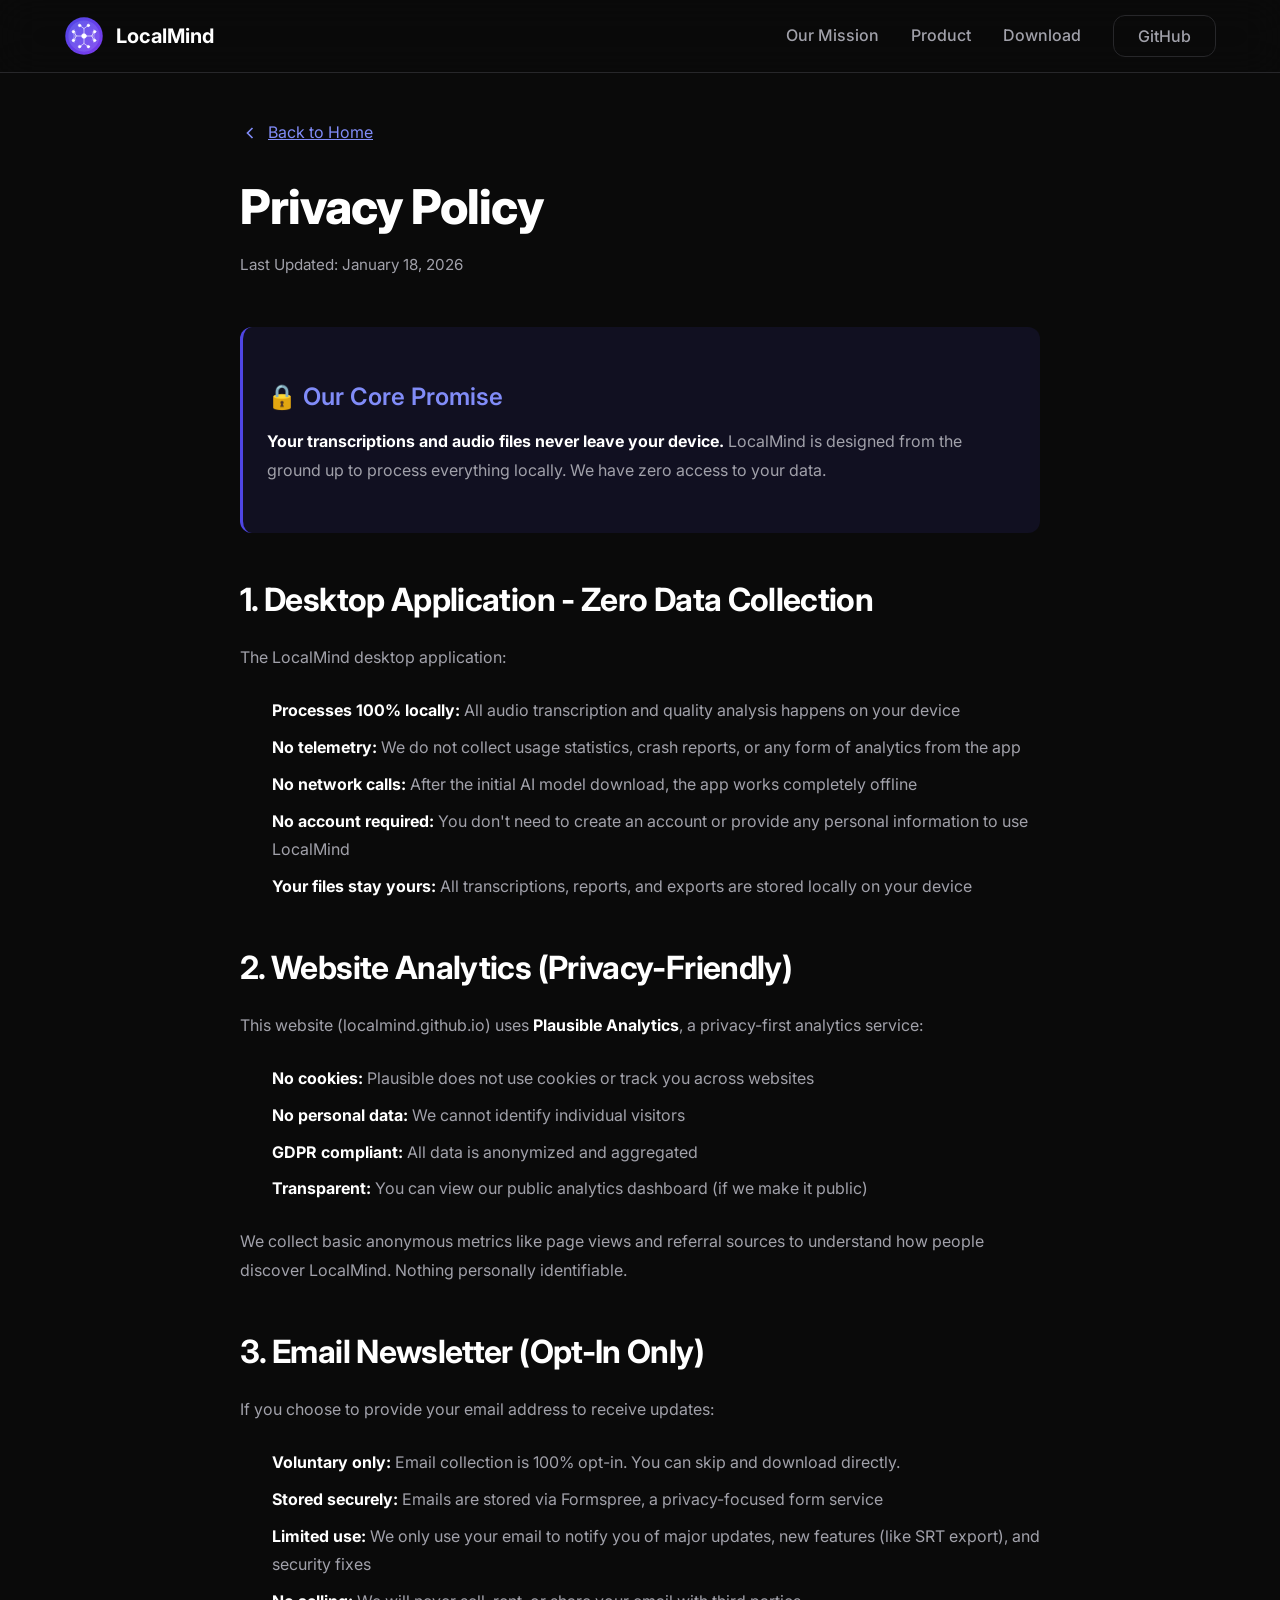
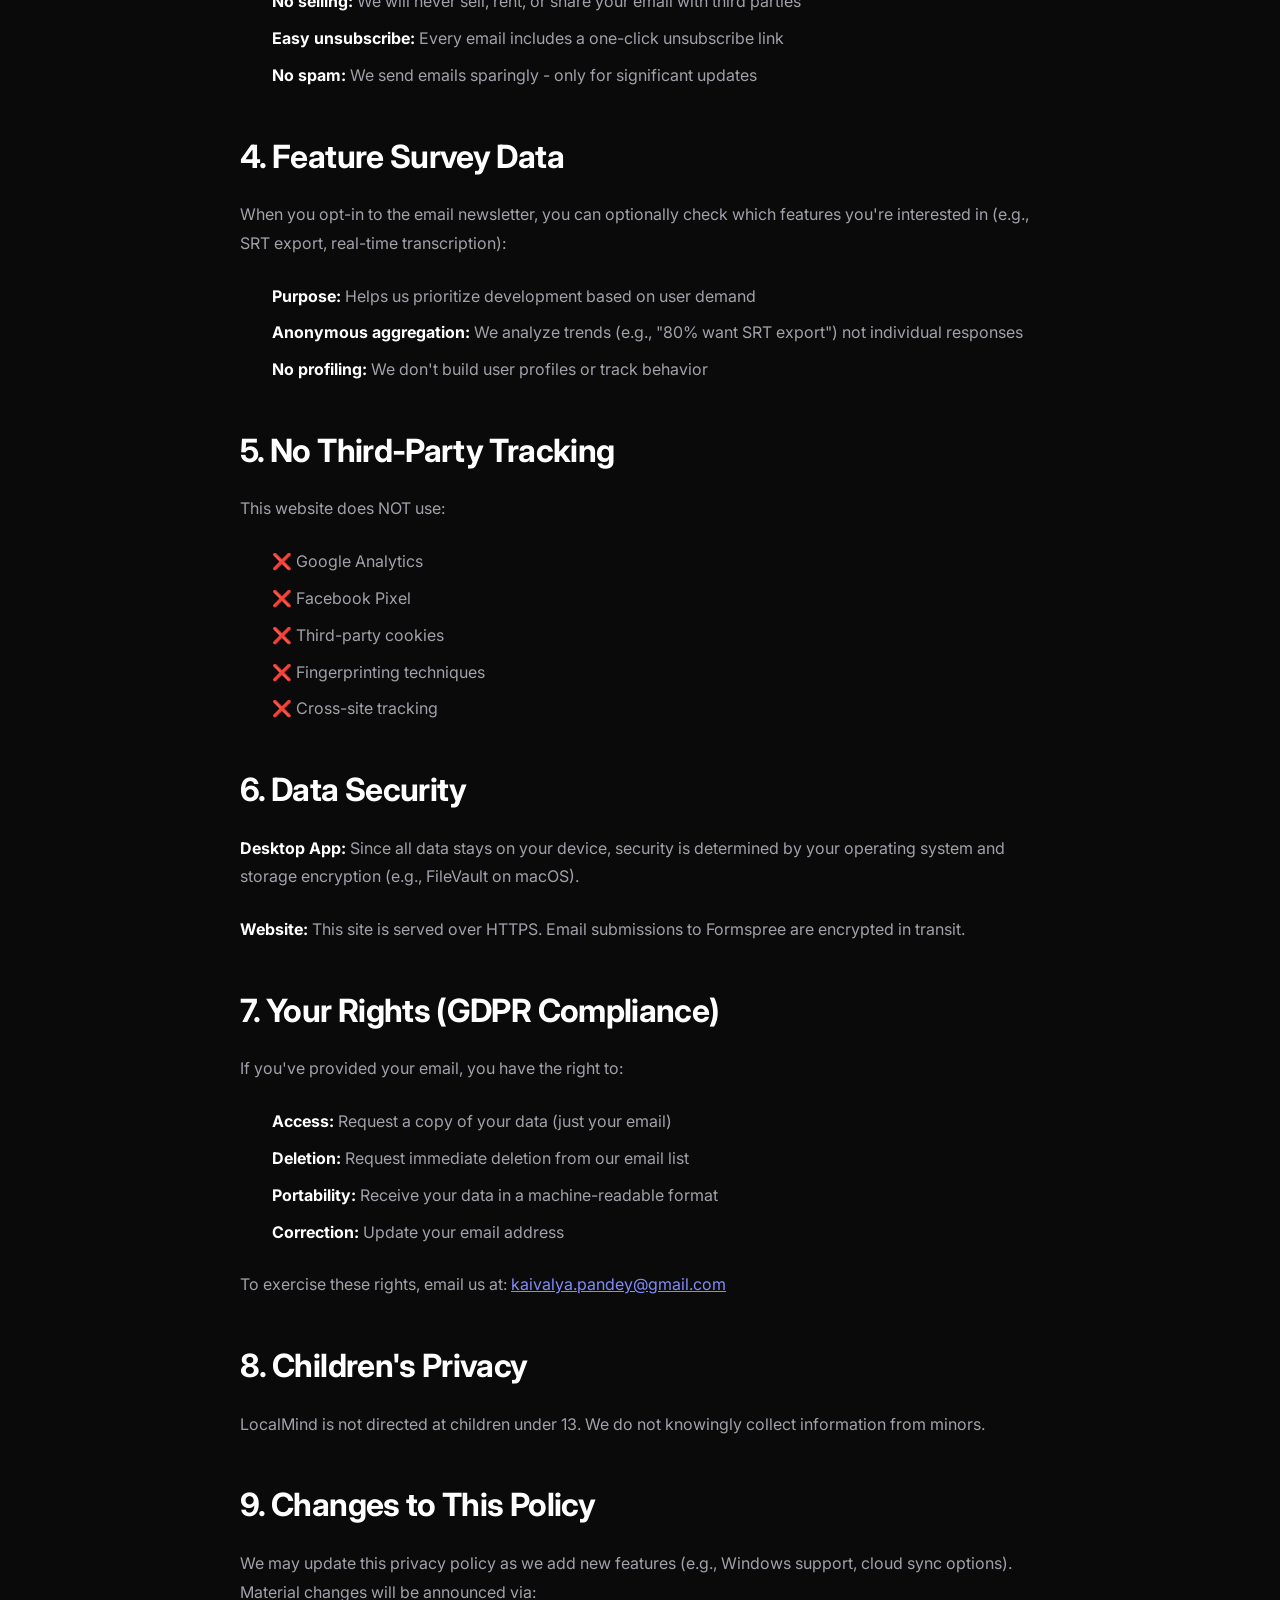
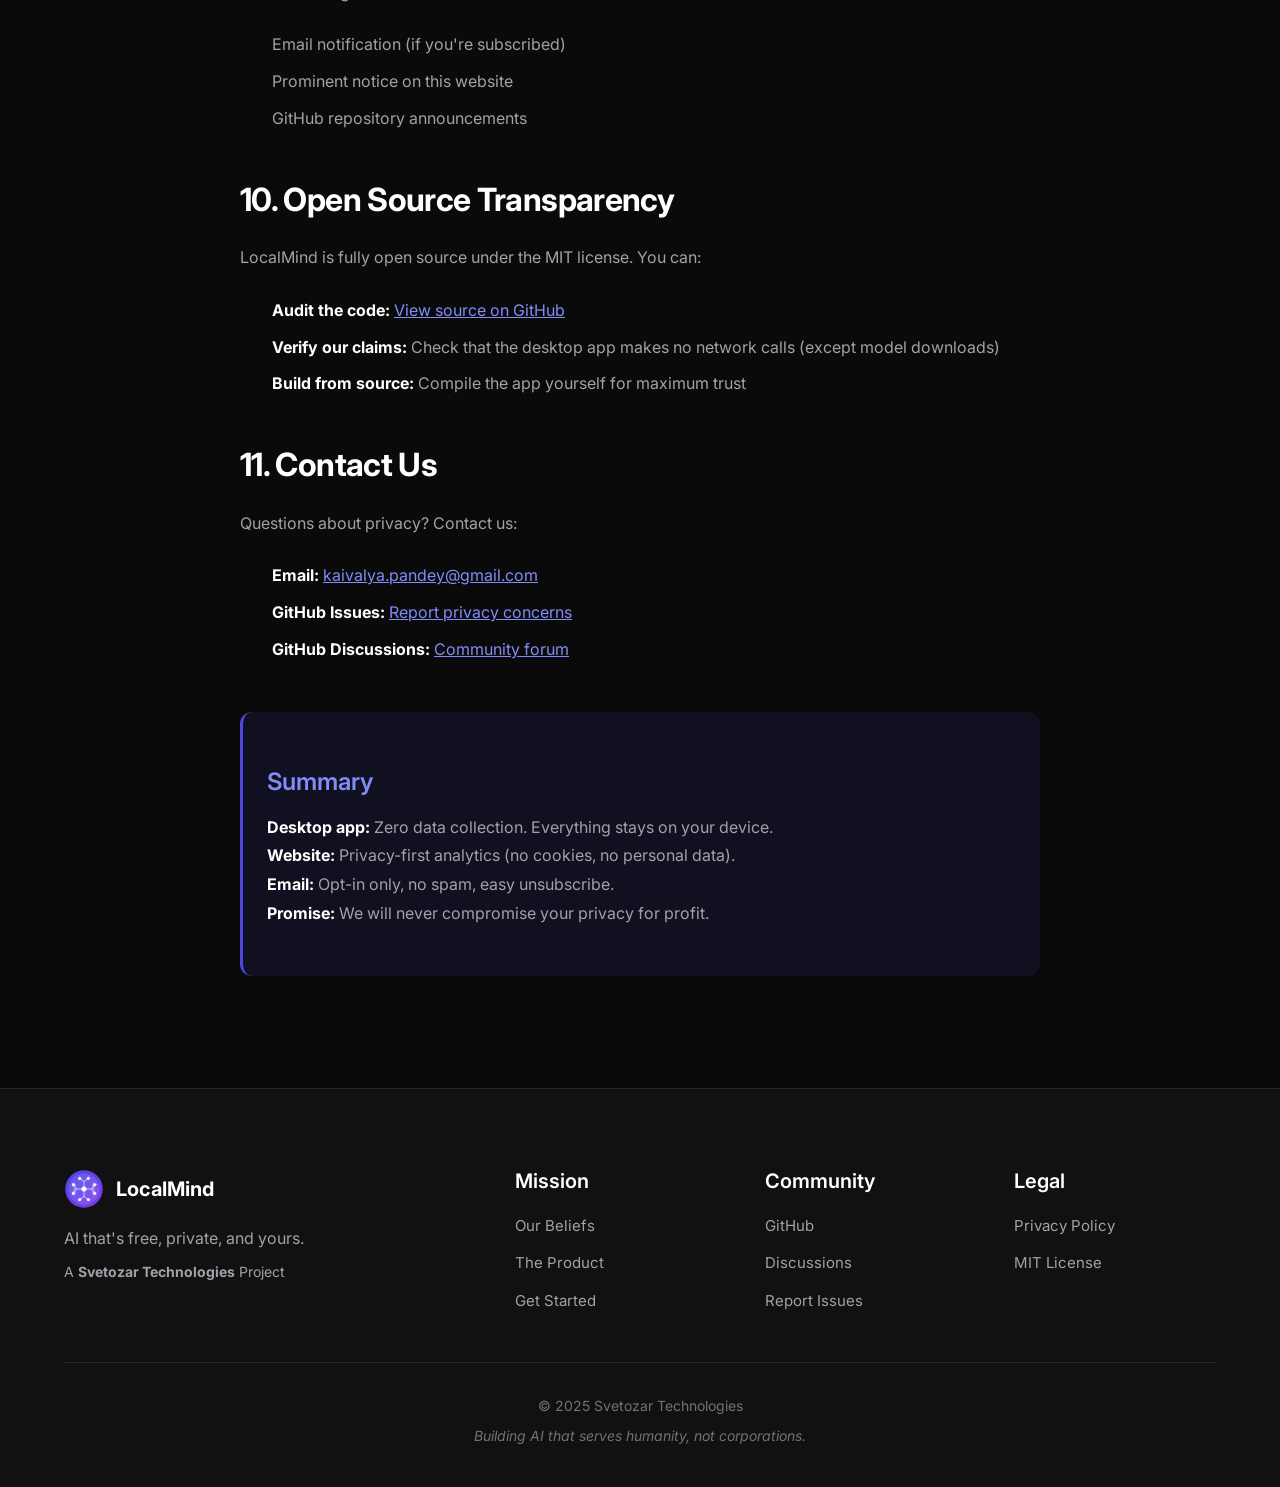
==== commit ae3277b0: "Release v1.2.0: PDF export, comprehensive documentation, website updates Features: - Restore PDF exp" ====
--- a/website/privacy.html
+++ b/website/privacy.html
@@ -201,7 +201,7 @@
                     <li><strong>Portability:</strong> Receive your data in a machine-readable format</li>
                     <li><strong>Correction:</strong> Update your email address</li>
                 </ul>
-                <p>To exercise these rights, email us at: <a href="mailto:privacy@localmind.ai">privacy@localmind.ai</a></p>
+                <p>To exercise these rights, email us at: <a href="mailto:kaivalya.pandey@gmail.com">kaivalya.pandey@gmail.com</a></p>
 
                 <h2>8. Children's Privacy</h2>
                 <p>LocalMind is not directed at children under 13. We do not knowingly collect information from minors.</p>
@@ -225,7 +225,7 @@
                 <h2>11. Contact Us</h2>
                 <p>Questions about privacy? Contact us:</p>
                 <ul>
-                    <li><strong>Email:</strong> <a href="mailto:privacy@localmind.ai">privacy@localmind.ai</a></li>
+                    <li><strong>Email:</strong> <a href="mailto:kaivalya.pandey@gmail.com">kaivalya.pandey@gmail.com</a></li>
                     <li><strong>GitHub Issues:</strong> <a href="https://github.com/KaivalyaDeepTeam/localmind/issues" target="_blank">Report privacy concerns</a></li>
                     <li><strong>GitHub Discussions:</strong> <a href="https://github.com/KaivalyaDeepTeam/localmind/discussions" target="_blank">Community forum</a></li>
                 </ul>
--- a/website/css/style.css
+++ b/website/css/style.css
@@ -2380,3 +2380,72 @@
         right: 0;
     }
 }
+
+/* ================================================
+   Documentation Section
+   ================================================ */
+
+.documentation-section {
+    margin-top: 3rem;
+    padding: 2rem;
+    background: var(--color-bg-card);
+    border-radius: var(--radius-lg);
+    border: 1px solid var(--color-border);
+    text-align: center;
+}
+
+.documentation-section h4 {
+    font-size: 1.5rem;
+    margin-bottom: 0.75rem;
+    color: var(--color-text);
+}
+
+.documentation-section p {
+    color: var(--color-text-secondary);
+    margin-bottom: 1.5rem;
+    max-width: 600px;
+    margin-left: auto;
+    margin-right: auto;
+}
+
+.docs-grid {
+    display: flex;
+    flex-wrap: wrap;
+    justify-content: center;
+    gap: 1rem;
+}
+
+.doc-link {
+    display: flex;
+    align-items: center;
+    gap: 0.5rem;
+    padding: 0.75rem 1.25rem;
+    background: var(--color-bg-secondary);
+    border: 1px solid var(--color-border);
+    border-radius: var(--radius-md);
+    color: var(--color-text);
+    text-decoration: none;
+    font-size: 0.95rem;
+    transition: all var(--transition-fast);
+}
+
+.doc-link:hover {
+    background: var(--color-bg-card-hover);
+    border-color: var(--color-primary);
+    transform: translateY(-2px);
+}
+
+.doc-flag {
+    font-size: 1.25rem;
+}
+
+@media (max-width: 768px) {
+    .docs-grid {
+        gap: 0.75rem;
+    }
+
+    .doc-link {
+        padding: 0.6rem 1rem;
+        font-size: 0.85rem;
+    }
+}
